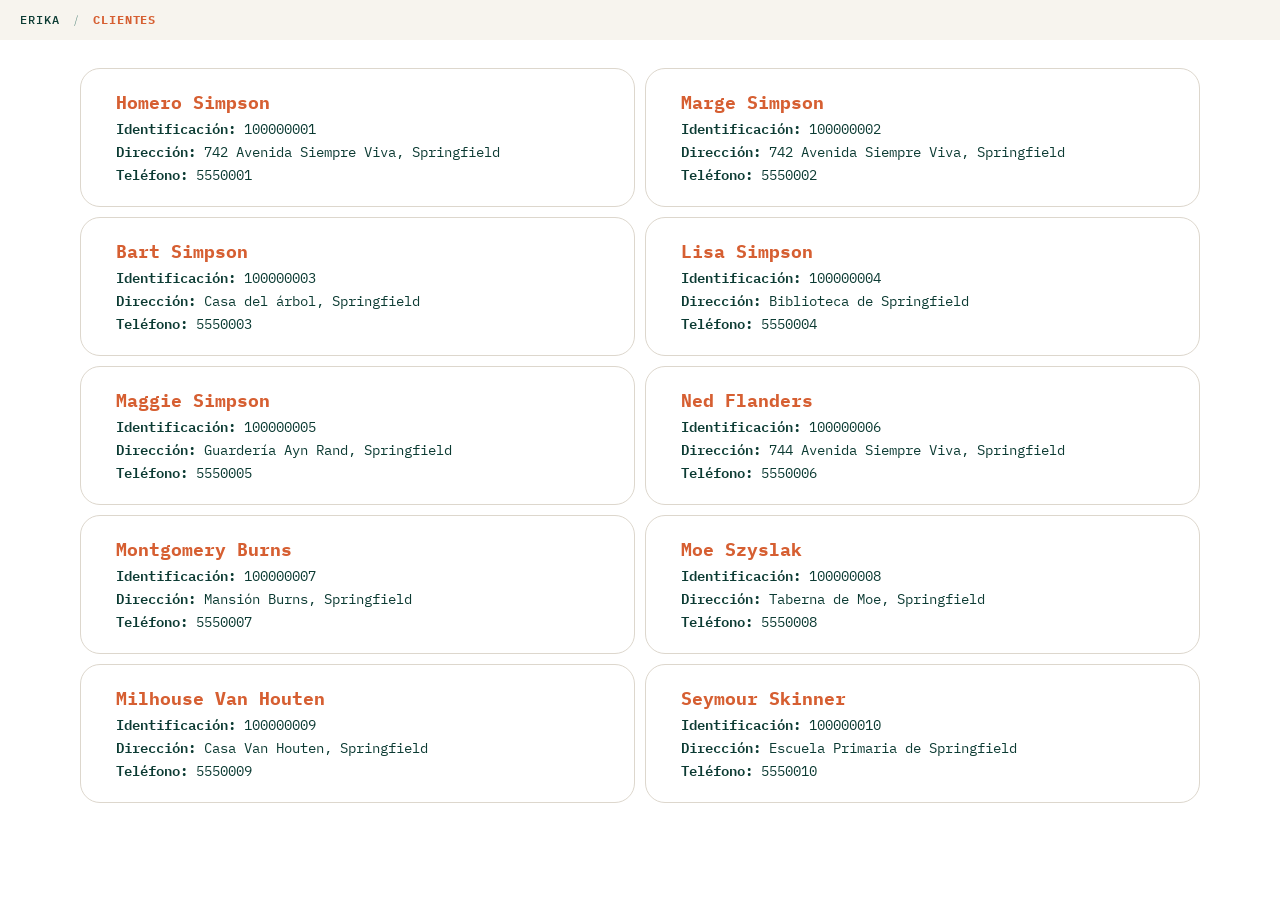
==== html/clients.html @ 2a14c938 "feat: add clients layout" ====
<!DOCTYPE html>
<html lang="es">
  <head>
    <meta charset="utf-8">
    <meta name="viewport" content="width=device-width, initial-scale=1">
    <link rel="stylesheet" href="../css/styles.css">
    <title>Clientes - Erika Espejo</title>
    <script src="../js/clients.js"></script>
  </head>
  <body class="iframe-page" onload="renderClients()">
    <p class="iframe-breadcrumb">ERIKA <span>/</span> <strong>CLIENTES</strong></p>
    <main class="iframe-wrapper clients-layout">

    </main>
  </body>
</html>
---- css/styles.css ----
@import url('https://fonts.googleapis.com/css2?family=Cormorant+Garamond:wght@400;500;600&family=IBM+Plex+Mono:wght@400;500&family=Inter:wght@400;500;600&display=swap');

/* Estilos globales */

:root {
  --font-display: "Cormorant Garamond", serif;
  --font-body: "Inter", sans-serif;
  --font-mono: "IBM Plex Mono", monospace;
  --cream: #F7F4EE;
  --green-dark: #0C3B33;
  --green: #56877C;
  --terracotta: #D65F32;
  --border: #DDD7CD;
}

* {
  box-sizing: border-box;
  margin: 0;
  padding: 0;
  font-family: var(--font-display);
}

html {
  height: 100%;
  font-size: 62.5%;
}

body {
  min-height: 100vh;
  color: var(--green-dark);
  font-size: 1.5rem;
  line-height: 1.6;
}

body.layout-container {
  display: flex;
  flex-direction: column;
  height: 100vh;
  min-height: 0;
  overflow: hidden;
}

.menu-toggle-input {
  display: none;
}

/* Header — desktop */

header {
  display: flex;
  height: 15rem;
  flex-shrink: 0;
}

.header-container {
  display: flex;
  width: 100%;
  background-color: var(--cream);
  background-image: url("../img/header-background.png");
  background-repeat: no-repeat;
  background-size: auto 100%;
  background-position: right center;
}

.header-logo img {
  height: 100%;
}

.header-info {
  display: flex;
  flex-direction: column;
  justify-content: center;
  padding-inline-start: 3em;
  line-height: 1.4;
}

.header-info h1 {
  font-size: 5.5rem;
  font-weight: 700;
}

.header-info p {
  font-family: var(--font-mono);
  font-size: 1.3rem;
  font-weight: 400;
}

.header-info span {
  color: var(--terracotta);
}

.menu-toggle {
  display: none;
}

/* Header — tablet */

@media (max-width: 1024px) {
  header {
    height: 12rem;
  }

  .header-container {
    position: relative;
    min-height: 0;
  }

  .header-logo {
    flex: 0 0 auto;
    height: 12rem;
  }

  .header-logo img {
    display: block;
  }

  .header-info {
    min-width: 0;
    padding-inline: 2rem;
  }

  .header-info h1 {
    font-size: 4.2rem;
  }

  .header-info p {
    max-width: 42rem;
    font-size: 1.1rem;
    line-height: 1.5;
  }

  .menu-toggle {
    position: absolute;
    inset-inline-end: 1.6rem;
    inset-block-start: 50%;
    z-index: 20;
    display: grid;
    width: 4.4rem;
    height: 4.4rem;
    place-items: center;
    border: 1px solid color-mix(in srgb, var(--green-dark) 22%, transparent);
    border-radius: 50%;
    background: color-mix(in srgb, var(--cream) 92%, transparent);
    box-shadow: 0 6px 18px rgba(12, 59, 51, .12);
    cursor: pointer;
    transform: translateY(-50%);
  }

  .menu-toggle-icon,
  .menu-toggle-icon::before,
  .menu-toggle-icon::after {
    display: block;
    width: 2rem;
    height: 2px;
    border-radius: 99px;
    background: var(--green-dark);
  }

  .menu-toggle-icon {
    position: relative;
  }

  .menu-toggle-icon::before,
  .menu-toggle-icon::after {
    position: absolute;
    inset-inline-start: 0;
    content: "";
    transition: transform .25s ease;
  }

  .menu-toggle-icon::before {
    transform: translateY(-.65rem);
  }

  .menu-toggle-icon::after {
    transform: translateY(.65rem);
  }

  .menu-toggle-input:checked + .menu-toggle .menu-toggle-icon {
    background: transparent;
  }

  .menu-toggle-input:checked + .menu-toggle .menu-toggle-icon::before {
    transform: rotate(45deg);
  }

  .menu-toggle-input:checked + .menu-toggle .menu-toggle-icon::after {
    transform: rotate(-45deg);
  }
}

/* Header — mobile */

@media (max-width: 600px) {
  header {
    height: 10rem;
  }

  .header-container {
    background-image: none;
  }

  .header-logo {
    display: none;
  }

  .header-info {
    width: 100%;
    padding-inline: 1.2rem 5.8rem;
    text-align: center;
  }

  .header-info h1 {
    font-size: 3.4rem;
  }

  .header-info p {
    font-size: 1rem;
    line-height: 1.35;
  }

  .menu-toggle {
    inset-inline-end: 1rem;
  }
}

/* Navigation — desktop */

.main-layout {
  display: flex;
  flex: 1;
  flex-direction: row;
  min-height: 0;
  overflow: hidden;
}

.aside {
  display: flex;
  flex-direction: column;
  width: 15%;
  min-height: 0;
  overflow-x: hidden;
  overflow-y: auto;
  background: var(--green-dark);
  background-image: url("../img/nav-background.png");
  background-repeat: no-repeat;
  background-size: 100% auto;
  background-position: bottom center;
}

.aside h2 {
  padding-block: 10px;
  padding-inline: 10%;
  color: var(--green);
  font-family: var(--font-mono);
  font-size: 1.5rem;
  font-weight: 400;
}

nav ul {
  list-style-type: none;
}

.aside li {
  padding-block: .8rem;
  padding-inline: 10%;
  color: var(--cream);
  font-weight: 200;
}

.aside li:hover {
  color: var(--terracotta);
  font-weight: 600;
  border-inline-start: 5px solid var(--terracotta);
  border-block-end: 2px solid var(--terracotta);
}

.aside li a {
  color: inherit;
  font-family: var(--font-body);
  font-weight: inherit;
  text-decoration: none;
}

.aside blockquote span {
  padding-inline: 10%;
  color: var(--terracotta);
  font-family: var(--font-display);
  font-size: 6rem;
  font-weight: 400;
}

.aside blockquote p {
  padding-inline: 10%;
  margin-block-start: -4rem;
  color: var(--cream);
  font-family: var(--font-body);
  font-size: 1.5rem;
  font-weight: 200;
}

.menu-overlay {
  display: none;
}

/* Navigation — tablet */

@media (max-width: 1024px) {
  .main-layout {
    position: relative;
  }

  .aside {
    position: absolute;
    inset-block: 0;
    inset-inline-end: 0;
    z-index: 12;
    width: min(34rem, 82vw);
    background-image: none;
    box-shadow: -12px 0 32px rgba(5, 31, 27, .24);
    transform: translateX(105%);
    transition: transform .28s ease;
  }

  .aside h2 {
    min-height: 5.6rem;
    padding-block: 1.4rem;
    padding-inline: 2.4rem;
    border-block-end: 1px solid color-mix(in srgb, var(--cream) 15%, transparent);
  }

  .aside li {
    display: flex;
    align-items: center;
    min-height: 4.8rem;
  }

  .menu-overlay {
    position: absolute;
    inset: 0;
    z-index: 11;
    display: block;
    visibility: hidden;
    background: rgba(5, 31, 27, .48);
    opacity: 0;
    cursor: pointer;
    transition: opacity .28s ease, visibility 0s linear .28s;
  }

  header:has(.menu-toggle-input:checked) + .main-layout .aside {
    transform: translateX(0);
  }

  header:has(.menu-toggle-input:checked) + .main-layout .menu-overlay {
    visibility: visible;
    opacity: 1;
    transition-delay: 0s;
  }
}

/* Navigation — mobile */

@media (max-width: 600px) {
  .aside {
    width: min(32rem, 86vw);
  }
}

/* Main iframe — desktop */

iframe {
  flex: 1;
  width: 85%;
  height: 100%;
  min-height: 0;
  background-color: var(--cream);
  border: 0;
  border-block-start: 1px solid color-mix(in srgb, var(--green) 30%, transparent);
}

/* Main iframe — tablet and mobile */

@media (max-width: 1024px) {
  iframe {
    width: 100%;
  }
}

/* Footer — desktop */

footer {
  background-color: var(--green-dark);
}

.footer-container {
  display: flex;
  align-items: center;
  height: 6rem;
  padding-inline: 5%;
  color: var(--cream);
}

.contact-item {
  display: flex;
  flex: 1;
  align-items: center;
  justify-content: center;
  height: 50%;
  gap: 10px;
  border-right: 1px solid color-mix(in srgb, var(--cream) 20%, transparent);
}

.contact-item:last-child {
  border-right: none;
}

.contact-icon {
  height: 100%;
  flex-shrink: 0;
}

.contact-icon img {
  display: block;
  width: auto;
  height: 100%;
}

.contact-info {
  display: flex;
  flex-direction: column;
  align-items: flex-start;
  justify-content: center;
}

.contact-info p,
.contact-info a {
  color: var(--cream);
  font-family: var(--font-mono);
  font-size: 1rem;
  font-weight: 400;
}

.contact-info a {
  text-decoration: none;
}

.contact-info a:hover {
  color: var(--terracotta);
}

/* Footer — tablet */

@media (max-width: 1024px) {
  .footer-container {
    display: grid;
    grid-template-columns: repeat(3, minmax(0, 1fr));
    grid-template-rows: repeat(2, minmax(0, 1fr));
    height: 9rem;
    padding: .8rem 2rem;
  }

  .contact-item {
    height: 100%;
    min-width: 0;
    padding-inline: 1rem;
  }

  .contact-item:nth-child(3) {
    border-right: none;
  }

  .contact-icon {
    height: 2.8rem;
  }

  .contact-info {
    min-width: 0;
  }

  .contact-info a {
    overflow-wrap: anywhere;
  }
}

/* Footer — mobile */

@media (max-width: 600px) {
  .footer-container {
    grid-template-columns: repeat(2, minmax(0, 1fr));
    grid-template-rows: repeat(3, minmax(0, 1fr));
    height: 12rem;
    padding: .6rem;
  }

  .contact-item {
    padding-inline: .7rem;
    gap: .6rem;
  }

  .contact-item:nth-child(3) {
    border-right: 1px solid color-mix(in srgb, var(--cream) 20%, transparent);
  }

  .contact-item:nth-child(even) {
    border-right: none;
  }

  .contact-icon {
    height: 2.2rem;
  }

  .contact-info p,
  .contact-info a {
    font-size: .85rem;
    line-height: 1.25;
  }
}

/* iframe — desktop */

.iframe-page {
  padding-block-start: 4.8rem;
}

.iframe-breadcrumb {
  position: fixed;
  inset-block-start: 0;
  inset-inline: 0;
  z-index: 10;
  padding: 1rem 2rem;
  background: var(--cream);
  font-family: var(--font-mono);
  font-size: 1.2rem;
  font-weight: 500;
  letter-spacing: .08em;
  white-space: nowrap;
}

.iframe-breadcrumb span {
  margin-inline: .6rem;
  color: var(--green);
}

.iframe-breadcrumb strong {
  color: var(--terracotta);
  font-family: inherit;
}

.iframe-wrapper {
  padding: 20px;
}

/* iframe — tablet */

@media (max-width: 1024px) {
  .iframe-breadcrumb {
    padding-inline: 2.4rem;
    font-size: 1.1rem;
  }

  .iframe-wrapper {
    padding: 2.4rem;
  }
}

/* iframe — mobile */

@media (max-width: 600px) {
  .iframe-page {
    padding-block-start: 3.8rem;
  }

  .iframe-breadcrumb {
    padding: .8rem 1.6rem;
    font-size: 1rem;
  }

  .iframe-wrapper {
    padding: 1.6rem;
  }
}

/* Services — desktop */

.services-page {
  background: var(--cream);
}

.services-layout {
  width: min(100%, 116rem);
  margin-inline: auto;
}

.services-header {
  margin-block-end: 3rem;
}

.services-header h1 {
  max-width: 78rem;
  margin-block-end: 1.4rem;
  font-size: 5.4rem;
  font-weight: 500;
  line-height: 1.08;
}

.text-green {
  color: var(--green);
}

.text-terracotta {
  color: var(--terracotta);
}

.services-subheader {
  max-width: 64rem;
  font-family: var(--font-body);
  font-size: 1.5rem;
  line-height: 1.55;
}

.services {
  display: flex;
  flex-direction: column;
  gap: 1.6rem;
}

.service {
  display: flex;
  overflow: hidden;
  border: 1px solid var(--border);
  border-radius: 1rem;
  background: color-mix(in srgb, var(--cream) 86%, white);
}

.service-media {
  flex: 0 0 45%;
  min-height: 28rem;
}

.service-media img {
  display: block;
  width: 100%;
  height: 100%;
  object-fit: cover;
}

.service:nth-child(even) .service-media {
  order: 2;
}

.service-content {
  display: flex;
  flex: 1;
  flex-direction: column;
  justify-content: center;
  min-width: 0;
  padding: 3rem;
}

.service-number {
  color: var(--terracotta);
  font-family: var(--font-mono);
  font-size: 1.5rem;
  font-weight: 500;
}

.service-content h2 {
  margin-block: .3rem .9rem;
  font-size: 3.2rem;
  font-weight: 500;
  line-height: 1.05;
}

.service-summary {
  margin-block-end: 1.2rem;
  font-family: var(--font-body);
  font-size: 1.5rem;
  line-height: 1.45;
}

.service-list {
  display: flex;
  flex-direction: column;
  list-style: none;
  gap: .55rem;
}

.service-list li {
  position: relative;
  padding-inline-start: 1.8rem;
  font-family: var(--font-body);
  font-size: 1.35rem;
  line-height: 1.35;
}

.service-list li::before {
  position: absolute;
  inset-inline-start: 0;
  color: var(--green);
  content: "✓";
  font-weight: 600;
}

/* Services — tablet */

@media (max-width: 1024px) {
  .services-header h1 {
    font-size: 4rem;
  }

  .services-subheader {
    font-size: 1.3rem;
  }

  .service-media {
    flex-basis: 42.5%;
    min-height: 24rem;
  }

  .service-content {
    padding: 2.2rem;
  }

  .service-number {
    font-size: 1.3rem;
  }

  .service-content h2 {
    font-size: 2.6rem;
  }

  .service-summary {
    font-size: 1.3rem;
  }

  .service-list li {
    font-size: 1.2rem;
  }
}

/* Services — mobile */

@media (max-width: 600px) {
  .services-header {
    margin-block-end: 2rem;
  }

  .services-header h1 {
    font-size: 2.8rem;
  }

  .services-subheader {
    font-size: 1.2rem;
  }

  .services {
    gap: 1.2rem;
  }

  .service {
    flex-direction: column;
  }

  .service:nth-child(even) .service-media {
    order: 0;
  }

  .service-media {
    flex-basis: auto;
    min-height: 18rem;
  }

  .service-content {
    padding: 1.6rem;
  }

  .service-number {
    font-size: 1.1rem;
  }

  .service-content h2 {
    margin-block: .2rem .6rem;
    font-size: 2.3rem;
  }

  .service-summary {
    margin-block-end: .7rem;
    font-size: 1.2rem;
    line-height: 1.45;
  }

  .service-list {
    gap: .5rem;
  }

  .service-list li {
    padding-inline-start: 1.4rem;
    font-size: 1.1rem;
    line-height: 1.4;
  }
}

/* CV — desktop */

.cv-page {
  background: var(--cream);
}

.cv-layout {
  display: flex;
  align-items: flex-start;
  width: 100%;
  max-width: 116rem;
  margin-inline: auto;
  gap: 3.2rem;
}

.cv-main {
  flex: 1;
  min-width: 0;
}

.cv-header {
  margin-block-end: 4.8rem;
}

.cv-role,
.cv-date,
.cv-section > h2,
.cv-card-title h2 {
  font-family: var(--font-mono);
}

.cv-header h1 {
  margin-block-end: 1rem;
  font-size: 5.4rem;
  font-weight: 500;
  line-height: 1;
}

.cv-header h1 span {
  color: var(--green);
}

.cv-role {
  margin-block-end: 1.8rem;
  font-size: 1.4rem;
  font-weight: 500;
}

.cv-profile {
  max-width: 68rem;
  font-family: var(--font-body);
  font-size: 1.6rem;
  line-height: 1.7;
}

.cv-section {
  margin-block-start: 4.8rem;
}

.cv-section > h2 {
  padding-block-end: .8rem;
  border-bottom: 1px solid var(--border);
  font-size: 1.4rem;
  font-weight: 600;
  letter-spacing: .1em;
  text-transform: uppercase;
}

.cv-timeline {
  display: flex;
  flex-direction: column;
  margin-block-start: 2.2rem;
}

.cv-item {
  position: relative;
  padding: 0 0 3.2rem 2.6rem;
  border-inline-start: 1px solid var(--border);
}

.cv-item:last-child {
  padding-block-end: 0;
}

.cv-item::before {
  position: absolute;
  inset-block-start: .5rem;
  inset-inline-start: -.7rem;
  width: .9rem;
  height: .9rem;
  border: 2px solid var(--cream);
  border-radius: 50%;
  background: var(--green-dark);
  content: "";
}

.cv-date {
  margin-block-end: .4rem;
  color: var(--terracotta);
  font-size: 1.2rem;
  font-weight: 500;
  letter-spacing: .05em;
}

.cv-item h3 {
  margin-block-end: .8rem;
  font-size: 2.8rem;
  font-weight: 500;
  line-height: 1.1;
}

.cv-job {
  display: flex;
  align-items: baseline;
  margin-block: .5rem;
  gap: .8rem;
}

.cv-job h4 {
  font-family: var(--font-body);
  font-size: 1.5rem;
  font-style: italic;
  font-weight: 500;
}

.cv-job p,
.cv-institution {
  font-family: var(--font-body);
  font-size: 1.3rem;
  font-style: italic;
}

.cv-item ul {
  margin-block-start: 1.2rem;
  padding-inline-start: 1.8rem;
}

.cv-item li {
  margin-block-end: .5rem;
  font-family: var(--font-body);
  font-size: 1.4rem;
  line-height: 1.5;
}

.cv-item-label {
  margin-block-start: 1.2rem;
  font-family: var(--font-body);
  font-size: 1.4rem;
  font-weight: 600;
}

.cv-sidebar {
  display: flex;
  flex: 0 0 34rem;
  flex-direction: column;
  gap: 1.8rem;
}

.cv-card {
  padding: 2.2rem;
  border: 1px solid var(--border);
  border-radius: .8rem;
  background: rgba(255, 255, 255, .2);
}

.cv-card-title {
  display: flex;
  align-items: center;
  margin-block-end: 1.6rem;
  gap: 1.4rem;
}

.cv-card-title h2 {
  padding-block-end: .6rem;
  border-bottom: 1px solid var(--terracotta);
  font-size: 1.3rem;
  font-weight: 600;
  letter-spacing: .08em;
  text-transform: uppercase;
}

.cv-card-icon {
  display: flex;
  align-items: center;
  justify-content: center;
  width: 4.8rem;
  height: 4.8rem;
  flex: 0 0 4.8rem;
  border-radius: 50%;
  background: #D8E4DF;
  font-family: var(--font-mono);
  font-size: 1.5rem;
  font-weight: 500;
}

.cv-stack {
  margin-block: .6rem;
  font-family: var(--font-mono);
  font-size: 1.3rem;
  text-align: center;
}

.cv-skill-list {
  display: flex;
  flex-direction: column;
  gap: 1.4rem;
}

.cv-skill-list div {
  display: flex;
  flex-direction: column;
}

.cv-skill-list strong,
.cv-skill-list span {
  font-family: var(--font-body);
  font-size: 1.3rem;
  line-height: 1.5;
}

/* CV — tablet */

@media (max-width: 1024px) {
  .cv-layout {
    gap: 2.4rem;
  }

  .cv-header h1 {
    font-size: 4.4rem;
  }

  .cv-sidebar {
    flex-basis: 28rem;
  }

  .cv-card {
    padding: 1.8rem;
  }

  .cv-item h3 {
    font-size: 2.2rem;
  }
}

/* CV — mobile */

@media (max-width: 600px) {
  .cv-layout {
    flex-direction: column;
    gap: 3.2rem;
  }

  .cv-main {
    display: contents;
  }

  .cv-sidebar {
    order: 2;
    width: 100%;
    flex-basis: auto;
  }

  .cv-header {
    order: 1;
    width: 100%;
    margin-block-end: 0;
  }

  .cv-header h1 {
    font-size: 3.8rem;
  }

  .cv-profile {
    font-size: 1.4rem;
  }

  .cv-section {
    order: 3;
    width: 100%;
    margin-block-start: 0;
  }

  .cv-item {
    padding-inline-start: 2rem;
  }

  .cv-item h3 {
    font-size: 2rem;
  }

  .cv-job {
    align-items: flex-start;
    flex-direction: column;
    gap: 0;
  }

  .cv-card {
    padding: 1.6rem;
  }
}

/* Interest area and IGAC — desktop */

.interest-area-page {
  background: var(--cream);
}

.interest-area-wrapper {
  padding: 1.2rem 1.2rem 3rem;
}

.interest-area-wrapper h1 {
  margin-block-end: 2.4rem;
  font-size: 5.4rem;
  font-weight: 500;
  line-height: 1.08;
}

.interest-area-content {
  display: flex;
  flex-direction: row;
  align-items: flex-start;
  gap: 2rem;
}

.interest-area-image {
  position: relative;
  flex-shrink: 0;
}

.interest-area-image img {
  display: block;
  width: 1000px;
  height: 740px;
}

.area-borders {
  position: absolute;
  top: 0;
  left: 0;
  width: 1000px;
  height: 740px;
  pointer-events: none;
}

.area-borders circle,
.area-borders rect,
.area-borders polygon {
  fill: yellow;
  fill-opacity: 0.1;
  stroke: yellow;
  stroke-width: 3;
  stroke-dasharray: 5, 5;
  filter: drop-shadow(0 0 4px rgba(255, 215, 0, 0.95));
}

.interest-area-description {
  display: flex;
  min-width: 0;
  flex: 1;
  flex-direction: column;
  padding: 3rem;
  border: 1px solid var(--border);
  border-radius: 1rem;
  background: rgba(255, 255, 255, .2);
  gap: 2rem;
}

.interest-area-description h2 {
  font-size: 3.2rem;
  font-weight: 500;
  line-height: 1.08;
}

.interest-area-description h3 {
  margin-block-end: .8rem;
  font-family: var(--font-mono);
  font-size: 1.4rem;
  font-weight: 600;
  letter-spacing: .08em;
  text-transform: uppercase;
}

.interest-area-description p,
.interest-area-description li,
.interest-area-description span {
  font-family: var(--font-body);
}

.interest-area-description p,
.interest-area-description li {
  font-size: 1.4rem;
  line-height: 1.6;
}

.interest-area-description ul {
  display: flex;
  flex-direction: column;
  padding-inline-start: 1.8rem;
  gap: .8rem;
}

.interest-area-description li::marker {
  color: var(--terracotta);
}

.interest-area-description li span {
  font-weight: 600;
}

.igac-location-note {
  padding-inline-start: 1.2rem;
  border-inline-start: 2px solid var(--terracotta);
  color: var(--green);
}

.igac-details,
.igac-data-list {
  display: flex;
  flex-direction: column;
}

.igac-details {
  gap: 2rem;
}

.igac-data-list {
  gap: .2rem;
}

.igac-data-item {
  display: flex;
  padding-block: .7rem;
  border-block-end: 1px solid var(--border);
  gap: 1.2rem;
}

.igac-data-item strong,
.igac-data-item span {
  font-family: var(--font-body);
  font-size: 1.4rem;
  line-height: 1.5;
}

.igac-data-item strong {
  flex: 0 0 11rem;
}

.igac-data-item span {
  flex: 1;
}

.igac-image img {
  display: block;
  border: .1rem solid var(--border);
  border-radius: 3rem;
}

@media (min-width: 1025px) {
  .igac-page .interest-area-wrapper {
    padding-inline: 2.4rem;
  }

  .igac-page .interest-area-wrapper h1 {
    width: calc(45% - 4.8rem);
    margin-inline-start: calc(5% + 2.4rem);
  }

  .igac-page .interest-area-content {
    width: 45%;
    margin-inline-start: 5%;
    justify-content: center;
  }

  .igac-page .interest-area-description {
    width: calc(100% - 4.8rem);
    flex: none;
  }

  .igac-image {
    position: fixed;
    inset-block-start: 4.8rem;
    inset-inline-start: 52%;
    display: flex;
    justify-content: center;
    align-items: flex-start;
    width: 43%;
    height: calc(100vh - 4.8rem);
    padding-block-end: 2.4rem;
  }

  .igac-image img {
    width: auto;
    height: auto;
    max-width: 100%;
    max-height: 100%;
  }
}

/* Interest area and IGAC — tablet */

@media (max-width: 1024px) {
  .interest-area-wrapper {
    padding: 2.4rem;
  }

  .interest-area-wrapper h1 {
    font-size: 4rem;
  }

  .interest-area-content {
    flex-direction: column;
  }

  .interest-area-image {
    width: min(100%, 1000px);
  }

  .interest-area-image img {
    width: 100%;
    height: auto;
  }

  .area-borders {
    width: 100%;
    height: 100%;
  }

  .interest-area-description {
    padding: 2.4rem;
  }

  .igac-image {
    width: 100%;
    max-width: 74rem;
    margin-inline: auto;
  }

  .igac-image img {
    width: 100%;
    height: auto;
  }
}

/* Interest area and IGAC — mobile */

@media (max-width: 600px) {
  .interest-area-wrapper {
    padding: 1.6rem;
  }

  .interest-area-wrapper h1 {
    font-size: 2.8rem;
  }

  .interest-area-description {
    padding: 1.6rem;
  }

  .interest-area-description h2 {
    font-size: 2.4rem;
  }

  .interest-area-description p,
  .interest-area-description li {
    font-size: 1.3rem;
  }

  .igac-data-item {
    flex-direction: column;
    gap: .2rem;
  }

  .igac-data-item strong {
    flex-basis: auto;
  }

  .igac-data-item strong,
  .igac-data-item span {
    font-size: 1.3rem;
  }
}

/* Clients — desktop */

.clients-layout {
  display: grid;
  grid-template-columns: 1fr 1fr;
  width: min(100%, 116rem);
  margin-inline: auto;
  gap: 1rem;
}

.client-card {
  border: 1px solid var(--border);
  border-radius: 2rem;
  padding-inline: 3.5rem;
  padding-block: 2rem;
}

.client-name {
  font-family: var(--font-mono);
  color: var(--terracotta);
}

.client-id,
.client-address,
.client-phone {
  font-family: var(--font-mono);
  font-size: 1.4rem;
  line-height: 1.5;
}

.client-id span,
.client-address span,
.client-phone span {
  font-family: var(--font-mono);
  font-weight: 600;
}

/* Interest area and IGAC — tablet */

@media (max-width: 1024px) {
  .clients-layout {
    grid-template-columns: 1fr;
    gap: 2rem;
  }

  .client-card {
    padding-inline: 2.4rem;
    padding-block: 1.6rem;
  }
}
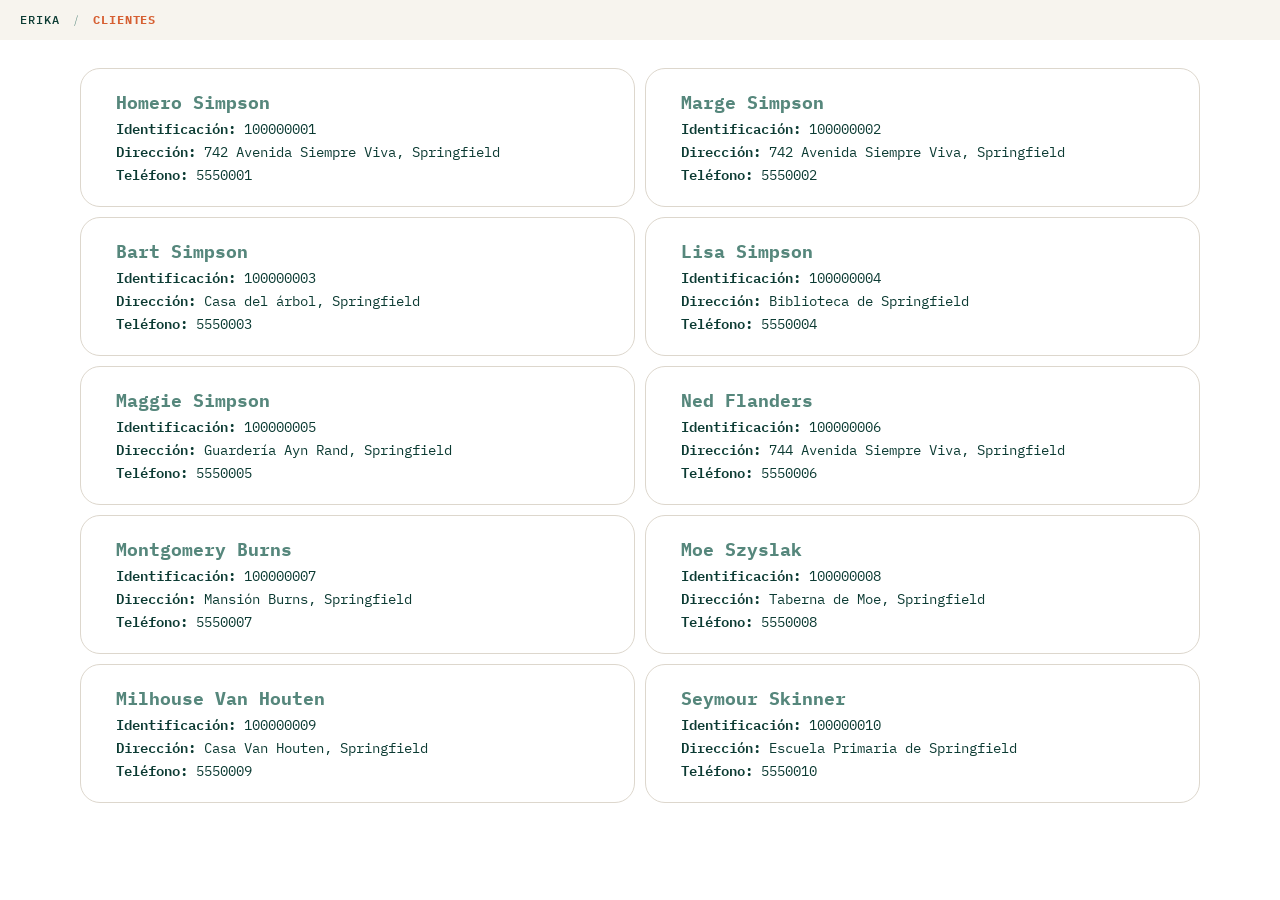
==== commit c86b875a: "feat: add locate-me with google static maps api" ====
--- a/html/clients.html
+++ b/html/clients.html
@@ -10,7 +10,6 @@
   <body class="iframe-page" onload="renderClients()">
     <p class="iframe-breadcrumb">ERIKA <span>/</span> <strong>CLIENTES</strong></p>
     <main class="iframe-wrapper clients-layout">
-
     </main>
   </body>
 </html>
--- a/css/styles.css
+++ b/css/styles.css
@@ -1118,6 +1118,13 @@
   line-height: 1.08;
 }
 
+.interest-area-wrapper h1 span {
+  color: var(--terracotta);
+  font-family: var(--font-mono);
+  font-size: 1.4rem;
+  line-height: 0.1;
+}
+
 .interest-area-content {
   display: flex;
   flex-direction: row;
@@ -1252,7 +1259,8 @@
   flex: 1;
 }
 
-.igac-image img {
+.igac-image img,
+.locate-image img {
   display: block;
   border: .1rem solid var(--border);
   border-radius: 3rem;
@@ -1279,7 +1287,8 @@
     flex: none;
   }
 
-  .igac-image {
+  .igac-image,
+  .locate-image {
     position: fixed;
     inset-block-start: 4.8rem;
     inset-inline-start: 52%;
@@ -1291,7 +1300,8 @@
     padding-block-end: 2.4rem;
   }
 
-  .igac-image img {
+  .igac-image img,
+  .locate-image img {
     width: auto;
     height: auto;
     max-width: 100%;
@@ -1332,13 +1342,15 @@
     padding: 2.4rem;
   }
 
-  .igac-image {
+  .igac-image,
+  .locate-image {
     width: 100%;
     max-width: 74rem;
     margin-inline: auto;
   }
 
-  .igac-image img {
+  .igac-image img,
+  .locate-image img {
     width: 100%;
     height: auto;
   }
@@ -1402,7 +1414,7 @@
 
 .client-name {
   font-family: var(--font-mono);
-  color: var(--terracotta);
+  color: var(--green);
 }
 
 .client-id,
